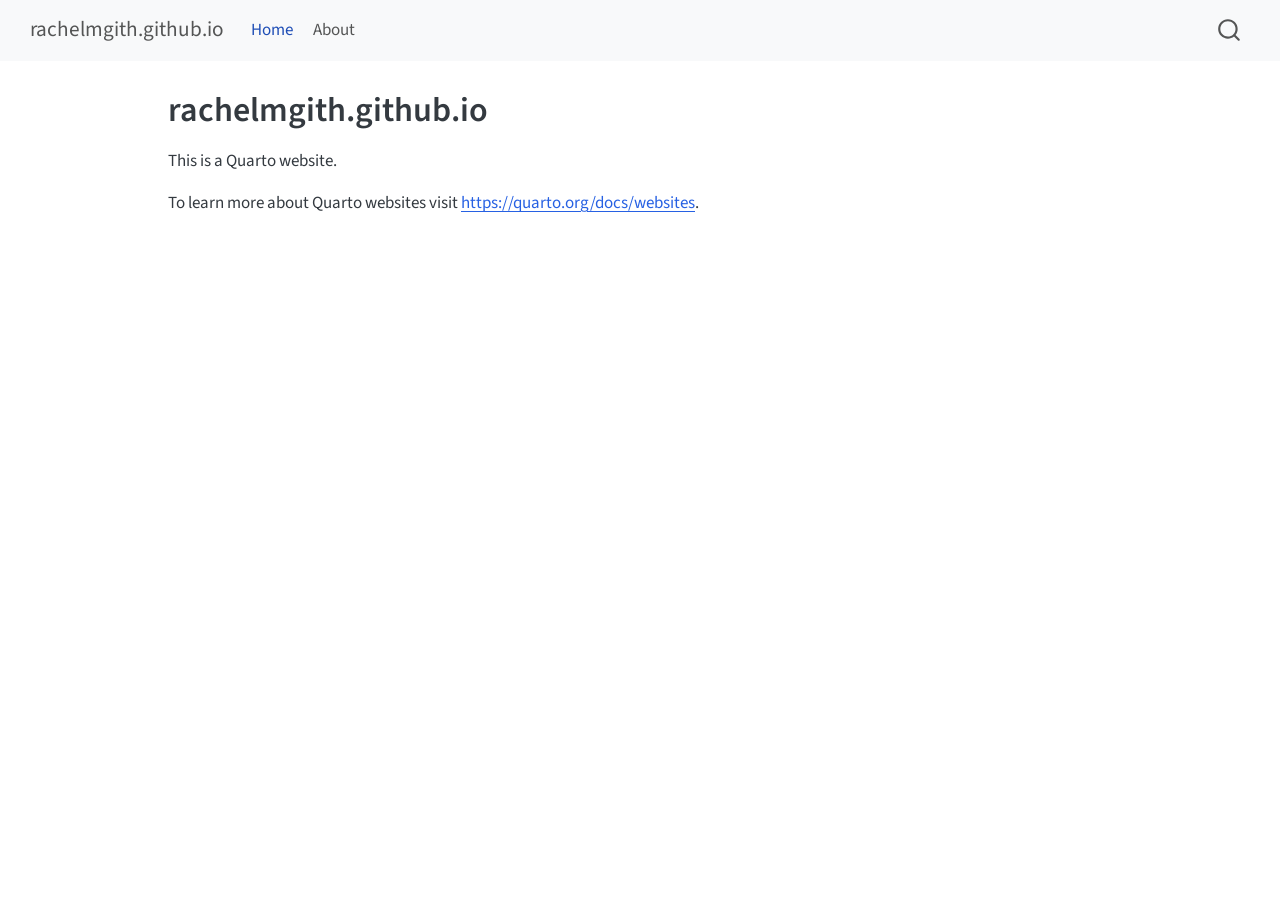
==== docs/index.html @ 87792f3b "comitting changes" ====
<!DOCTYPE html>
<html xmlns="http://www.w3.org/1999/xhtml" lang="en" xml:lang="en"><head>

<meta charset="utf-8">
<meta name="generator" content="quarto-1.9.38">

<meta name="viewport" content="width=device-width, initial-scale=1.0, user-scalable=yes">


<title>rachelmgith.github.io</title>
<style>
/* Default styles provided by pandoc.
** See https://pandoc.org/MANUAL.html#variables-for-html for config info.
*/
code{white-space: pre-wrap;}
span.smallcaps{font-variant: small-caps;}
div.columns{display: flex; gap: min(4vw, 1.5em);}
div.column{flex: auto; overflow-x: auto;}
div.hanging-indent{margin-left: 1.5em; text-indent: -1.5em;}
ul.task-list{list-style: none;}
ul.task-list li input[type="checkbox"] {
  width: 0.8em;
  margin: 0 0.8em 0.2em -1em; /* quarto-specific, see https://github.com/quarto-dev/quarto-cli/issues/4556 */ 
  vertical-align: middle;
}
</style>


<script src="site_libs/quarto-nav/quarto-nav.js"></script>
<script src="site_libs/quarto-nav/headroom.min.js"></script>
<script src="site_libs/clipboard/clipboard.min.js"></script>
<script src="site_libs/quarto-search/autocomplete.umd.js"></script>
<script src="site_libs/quarto-search/fuse.min.js"></script>
<script src="site_libs/quarto-search/quarto-search.js"></script>
<meta name="quarto:offset" content="./">
<script src="site_libs/quarto-html/quarto.js" type="module"></script>
<script src="site_libs/quarto-html/tabsets/tabsets.js" type="module"></script>
<script src="site_libs/quarto-html/popper.min.js"></script>
<script src="site_libs/quarto-html/tippy.umd.min.js"></script>
<script src="site_libs/quarto-html/anchor.min.js"></script>
<link href="site_libs/quarto-html/tippy.css" rel="stylesheet">
<link href="site_libs/quarto-html/quarto-syntax-highlighting-15634bcf2e68342d4ad2dfa704d543f6.css" rel="stylesheet" id="quarto-text-highlighting-styles">
<script src="site_libs/bootstrap/bootstrap.min.js"></script>
<link href="site_libs/bootstrap/bootstrap-icons.css" rel="stylesheet">
<link href="site_libs/bootstrap/bootstrap-69c079ee0cc78b8ef871dcd19ed7c32f.min.css" rel="stylesheet" append-hash="true" id="quarto-bootstrap" data-mode="light">
<script id="quarto-search-options" type="application/json">{
  "location": "navbar",
  "copy-button": false,
  "collapse-after": 3,
  "panel-placement": "end",
  "type": "overlay",
  "limit": 50,
  "keyboard-shortcut": [
    "f",
    "/",
    "s"
  ],
  "show-item-context": false,
  "language": {
    "search-no-results-text": "No results",
    "search-matching-documents-text": "matching documents",
    "search-copy-link-title": "Copy link to search",
    "search-hide-matches-text": "Hide additional matches",
    "search-more-match-text": "more match in this document",
    "search-more-matches-text": "more matches in this document",
    "search-clear-button-title": "Clear",
    "search-text-placeholder": "",
    "search-detached-cancel-button-title": "Cancel",
    "search-submit-button-title": "Submit",
    "search-label": "Search"
  }
}</script>


<link rel="stylesheet" href="styles.css">
</head>

<body class="nav-fixed quarto-light">

<div id="quarto-search-results"></div>
  <header id="quarto-header" class="headroom fixed-top">
    <nav class="navbar navbar-expand-lg " data-bs-theme="dark">
      <div class="navbar-container container-fluid">
      <div class="navbar-brand-container mx-auto">
    <a class="navbar-brand" href="./index.html">
    <span class="navbar-title">rachelmgith.github.io</span>
    </a>
  </div>
            <div id="quarto-search" class="" title="Search"></div>
          <button class="navbar-toggler" type="button" data-bs-toggle="collapse" data-bs-target="#navbarCollapse" aria-controls="navbarCollapse" role="menu" aria-expanded="false" aria-label="Toggle navigation" onclick="if (window.quartoToggleHeadroom) { window.quartoToggleHeadroom(); }">
  <span class="navbar-toggler-icon"></span>
</button>
          <div class="collapse navbar-collapse" id="navbarCollapse">
            <ul class="navbar-nav navbar-nav-scroll me-auto">
  <li class="nav-item">
    <a class="nav-link active" href="./index.html" aria-current="page"> 
<span class="menu-text">Home</span></a>
  </li>  
  <li class="nav-item">
    <a class="nav-link" href="./about.html"> 
<span class="menu-text">About</span></a>
  </li>  
</ul>
          </div> <!-- /navcollapse -->
            <div class="quarto-navbar-tools">
</div>
      </div> <!-- /container-fluid -->
    </nav>
</header>
<!-- content -->
<div id="quarto-content" class="quarto-container page-columns page-rows-contents page-layout-article page-navbar">
<!-- sidebar -->
<!-- margin-sidebar -->
    <div id="quarto-margin-sidebar" class="sidebar margin-sidebar zindex-bottom">
        
    </div>
<!-- main -->
<main class="content" id="quarto-document-content">

<header id="title-block-header" class="quarto-title-block default">
<div class="quarto-title">
<h1 class="title">rachelmgith.github.io</h1>
</div>



<div class="quarto-title-meta">

    
  
    
  </div>
  


</header>


<p>This is a Quarto website.</p>
<p>To learn more about Quarto websites visit <a href="https://quarto.org/docs/websites" class="uri">https://quarto.org/docs/websites</a>.</p>



</main> <!-- /main -->
<script id="quarto-html-after-body" type="application/javascript">
  window.document.addEventListener("DOMContentLoaded", function (event) {
    const icon = "";
    const anchorJS = new window.AnchorJS();
    anchorJS.options = {
      placement: 'right',
      icon: icon
    };
    anchorJS.add('.anchored');
    const isCodeAnnotation = (el) => {
      for (const clz of el.classList) {
        if (clz.startsWith('code-annotation-')) {                     
          return true;
        }
      }
      return false;
    }
    const onCopySuccess = function(e) {
      // button target
      const button = e.trigger;
      // don't keep focus
      button.blur();
      // flash "checked"
      button.classList.add('code-copy-button-checked');
      var currentTitle = button.getAttribute("title");
      button.setAttribute("title", "Copied!");
      let tooltip;
      if (window.bootstrap) {
        button.setAttribute("data-bs-toggle", "tooltip");
        button.setAttribute("data-bs-placement", "left");
        button.setAttribute("data-bs-title", "Copied!");
        tooltip = new bootstrap.Tooltip(button, 
          { trigger: "manual", 
            customClass: "code-copy-button-tooltip",
            offset: [0, -8]});
        tooltip.show();    
      }
      setTimeout(function() {
        if (tooltip) {
          tooltip.hide();
          button.removeAttribute("data-bs-title");
          button.removeAttribute("data-bs-toggle");
          button.removeAttribute("data-bs-placement");
        }
        button.setAttribute("title", currentTitle);
        button.classList.remove('code-copy-button-checked');
      }, 1000);
      // clear code selection
      e.clearSelection();
    }
    const getTextToCopy = function(trigger) {
      const outerScaffold = trigger.parentElement.cloneNode(true);
      const codeEl = outerScaffold.querySelector('code');
      for (const childEl of codeEl.children) {
        if (isCodeAnnotation(childEl)) {
          childEl.remove();
        }
      }
      return codeEl.innerText;
    }
    const clipboard = new window.ClipboardJS('.code-copy-button:not([data-in-quarto-modal])', {
      text: getTextToCopy
    });
    clipboard.on('success', onCopySuccess);
    if (window.document.getElementById('quarto-embedded-source-code-modal')) {
      const clipboardModal = new window.ClipboardJS('.code-copy-button[data-in-quarto-modal]', {
        text: getTextToCopy,
        container: window.document.getElementById('quarto-embedded-source-code-modal')
      });
      clipboardModal.on('success', onCopySuccess);
    }
      var localhostRegex = new RegExp(/^(?:http|https):\/\/localhost\:?[0-9]*\//);
      var mailtoRegex = new RegExp(/^mailto:/);
        var filterRegex = new RegExp('/' + window.location.host + '/');
      var isInternal = (href) => {
          return filterRegex.test(href) || localhostRegex.test(href) || mailtoRegex.test(href);
      }
      // Inspect non-navigation links and adorn them if external
     var links = window.document.querySelectorAll('a[href]:not(.nav-link):not(.navbar-brand):not(.toc-action):not(.sidebar-link):not(.sidebar-item-toggle):not(.pagination-link):not(.no-external):not([aria-hidden]):not(.dropdown-item):not(.quarto-navigation-tool):not(.about-link)');
      for (var i=0; i<links.length; i++) {
        const link = links[i];
        if (!isInternal(link.href)) {
          // undo the damage that might have been done by quarto-nav.js in the case of
          // links that we want to consider external
          if (link.dataset.originalHref !== undefined) {
            link.href = link.dataset.originalHref;
          }
        }
      }
    function tippyHover(el, contentFn, onTriggerFn, onUntriggerFn) {
      const config = {
        allowHTML: true,
        maxWidth: 500,
        delay: 100,
        arrow: false,
        appendTo: function(el) {
            return el.parentElement;
        },
        interactive: true,
        interactiveBorder: 10,
        theme: 'quarto',
        placement: 'bottom-start',
      };
      if (contentFn) {
        config.content = contentFn;
      }
      if (onTriggerFn) {
        config.onTrigger = onTriggerFn;
      }
      if (onUntriggerFn) {
        config.onUntrigger = onUntriggerFn;
      }
      window.tippy(el, config); 
    }
    const noterefs = window.document.querySelectorAll('a[role="doc-noteref"]');
    for (var i=0; i<noterefs.length; i++) {
      const ref = noterefs[i];
      tippyHover(ref, function() {
        // use id or data attribute instead here
        let href = ref.getAttribute('data-footnote-href') || ref.getAttribute('href');
        try { href = new URL(href).hash; } catch {}
        const id = href.replace(/^#\/?/, "");
        const note = window.document.getElementById(id);
        if (note) {
          return note.innerHTML;
        } else {
          return "";
        }
      });
    }
    const xrefs = window.document.querySelectorAll('a.quarto-xref');
    const processXRef = (id, note) => {
      // Strip column container classes
      const stripColumnClz = (el) => {
        el.classList.remove("page-full", "page-columns");
        if (el.children) {
          for (const child of el.children) {
            stripColumnClz(child);
          }
        }
      }
      stripColumnClz(note)
      if (id === null || id.startsWith('sec-')) {
        // Special case sections, only their first couple elements
        const container = document.createElement("div");
        if (note.children && note.children.length > 2) {
          container.appendChild(note.children[0].cloneNode(true));
          for (let i = 1; i < note.children.length; i++) {
            const child = note.children[i];
            if (child.tagName === "P" && child.innerText === "") {
              continue;
            } else {
              container.appendChild(child.cloneNode(true));
              break;
            }
          }
          if (window.Quarto?.typesetMath) {
            window.Quarto.typesetMath(container);
          }
          return container.innerHTML
        } else {
          if (window.Quarto?.typesetMath) {
            window.Quarto.typesetMath(note);
          }
          return note.innerHTML;
        }
      } else {
        // Remove any anchor links if they are present
        const anchorLink = note.querySelector('a.anchorjs-link');
        if (anchorLink) {
          anchorLink.remove();
        }
        if (window.Quarto?.typesetMath) {
          window.Quarto.typesetMath(note);
        }
        if (note.classList.contains("callout")) {
          return note.outerHTML;
        } else {
          return note.innerHTML;
        }
      }
    }
    for (var i=0; i<xrefs.length; i++) {
      const xref = xrefs[i];
      tippyHover(xref, undefined, function(instance) {
        instance.disable();
        let url = xref.getAttribute('href');
        let hash = undefined; 
        if (url.startsWith('#')) {
          hash = url;
        } else {
          try { hash = new URL(url).hash; } catch {}
        }
        if (hash) {
          const id = hash.replace(/^#\/?/, "");
          const note = window.document.getElementById(id);
          if (note !== null) {
            try {
              const html = processXRef(id, note.cloneNode(true));
              instance.setContent(html);
            } finally {
              instance.enable();
              instance.show();
            }
          } else {
            // See if we can fetch this
            fetch(url.split('#')[0])
            .then(res => res.text())
            .then(html => {
              const parser = new DOMParser();
              const htmlDoc = parser.parseFromString(html, "text/html");
              const note = htmlDoc.getElementById(id);
              if (note !== null) {
                const html = processXRef(id, note);
                instance.setContent(html);
              } 
            }).finally(() => {
              instance.enable();
              instance.show();
            });
          }
        } else {
          // See if we can fetch a full url (with no hash to target)
          // This is a special case and we should probably do some content thinning / targeting
          fetch(url)
          .then(res => res.text())
          .then(html => {
            const parser = new DOMParser();
            const htmlDoc = parser.parseFromString(html, "text/html");
            const note = htmlDoc.querySelector('main.content');
            if (note !== null) {
              // This should only happen for chapter cross references
              // (since there is no id in the URL)
              // remove the first header
              if (note.children.length > 0 && note.children[0].tagName === "HEADER") {
                note.children[0].remove();
              }
              const html = processXRef(null, note);
              instance.setContent(html);
            } 
          }).finally(() => {
            instance.enable();
            instance.show();
          });
        }
      }, function(instance) {
      });
    }
        let selectedAnnoteEl;
        const selectorForAnnotation = ( cell, annotation) => {
          let cellAttr = 'data-code-cell="' + cell + '"';
          let lineAttr = 'data-code-annotation="' +  annotation + '"';
          const selector = 'span[' + cellAttr + '][' + lineAttr + ']';
          return selector;
        }
        const selectCodeLines = (annoteEl) => {
          const doc = window.document;
          const targetCell = annoteEl.getAttribute("data-target-cell");
          const targetAnnotation = annoteEl.getAttribute("data-target-annotation");
          const annoteSpan = window.document.querySelector(selectorForAnnotation(targetCell, targetAnnotation));
          const lines = annoteSpan.getAttribute("data-code-lines").split(",");
          const lineIds = lines.map((line) => {
            return targetCell + "-" + line;
          })
          let top = null;
          let height = null;
          let parent = null;
          if (lineIds.length > 0) {
              //compute the position of the single el (top and bottom and make a div)
              const el = window.document.getElementById(lineIds[0]);
              top = el.offsetTop;
              height = el.offsetHeight;
              parent = el.parentElement.parentElement;
            if (lineIds.length > 1) {
              const lastEl = window.document.getElementById(lineIds[lineIds.length - 1]);
              const bottom = lastEl.offsetTop + lastEl.offsetHeight;
              height = bottom - top;
            }
            if (top !== null && height !== null && parent !== null) {
              // cook up a div (if necessary) and position it 
              let div = window.document.getElementById("code-annotation-line-highlight");
              if (div === null) {
                div = window.document.createElement("div");
                div.setAttribute("id", "code-annotation-line-highlight");
                div.style.position = 'absolute';
                parent.appendChild(div);
              }
              div.style.top = top - 2 + "px";
              div.style.height = height + 4 + "px";
              div.style.left = 0;
              let gutterDiv = window.document.getElementById("code-annotation-line-highlight-gutter");
              if (gutterDiv === null) {
                gutterDiv = window.document.createElement("div");
                gutterDiv.setAttribute("id", "code-annotation-line-highlight-gutter");
                gutterDiv.style.position = 'absolute';
                const codeCell = window.document.getElementById(targetCell);
                const gutter = codeCell.querySelector('.code-annotation-gutter');
                gutter.appendChild(gutterDiv);
              }
              gutterDiv.style.top = top - 2 + "px";
              gutterDiv.style.height = height + 4 + "px";
            }
            selectedAnnoteEl = annoteEl;
          }
        };
        const unselectCodeLines = () => {
          const elementsIds = ["code-annotation-line-highlight", "code-annotation-line-highlight-gutter"];
          elementsIds.forEach((elId) => {
            const div = window.document.getElementById(elId);
            if (div) {
              div.remove();
            }
          });
          selectedAnnoteEl = undefined;
        };
          // Handle positioning of the toggle
      window.addEventListener(
        "resize",
        throttle(() => {
          elRect = undefined;
          if (selectedAnnoteEl) {
            selectCodeLines(selectedAnnoteEl);
          }
        }, 10)
      );
      function throttle(fn, ms) {
      let throttle = false;
      let timer;
        return (...args) => {
          if(!throttle) { // first call gets through
              fn.apply(this, args);
              throttle = true;
          } else { // all the others get throttled
              if(timer) clearTimeout(timer); // cancel #2
              timer = setTimeout(() => {
                fn.apply(this, args);
                timer = throttle = false;
              }, ms);
          }
        };
      }
        // Attach click handler to the DT
        const annoteDls = window.document.querySelectorAll('dt[data-target-cell]');
        for (const annoteDlNode of annoteDls) {
          annoteDlNode.addEventListener('click', (event) => {
            const clickedEl = event.target;
            if (clickedEl !== selectedAnnoteEl) {
              unselectCodeLines();
              const activeEl = window.document.querySelector('dt[data-target-cell].code-annotation-active');
              if (activeEl) {
                activeEl.classList.remove('code-annotation-active');
              }
              selectCodeLines(clickedEl);
              clickedEl.classList.add('code-annotation-active');
            } else {
              // Unselect the line
              unselectCodeLines();
              clickedEl.classList.remove('code-annotation-active');
            }
          });
        }
    const findCites = (el) => {
      const parentEl = el.parentElement;
      if (parentEl) {
        const cites = parentEl.dataset.cites;
        if (cites) {
          return {
            el,
            cites: cites.split(' ')
          };
        } else {
          return findCites(el.parentElement)
        }
      } else {
        return undefined;
      }
    };
    var bibliorefs = window.document.querySelectorAll('a[role="doc-biblioref"]');
    for (var i=0; i<bibliorefs.length; i++) {
      const ref = bibliorefs[i];
      const citeInfo = findCites(ref);
      if (citeInfo) {
        tippyHover(citeInfo.el, function() {
          var popup = window.document.createElement('div');
          citeInfo.cites.forEach(function(cite) {
            var citeDiv = window.document.createElement('div');
            citeDiv.classList.add('hanging-indent');
            citeDiv.classList.add('csl-entry');
            var biblioDiv = window.document.getElementById('ref-' + cite);
            if (biblioDiv) {
              citeDiv.innerHTML = biblioDiv.innerHTML;
            }
            popup.appendChild(citeDiv);
          });
          return popup.innerHTML;
        });
      }
    }
  });
  </script>
</div> <!-- /content -->




</body></html>
---- docs/site_libs/quarto-html/tippy.css ----
.tippy-box[data-animation=fade][data-state=hidden]{opacity:0}[data-tippy-root]{max-width:calc(100vw - 10px)}.tippy-box{position:relative;background-color:#333;color:#fff;border-radius:4px;font-size:14px;line-height:1.4;white-space:normal;outline:0;transition-property:transform,visibility,opacity}.tippy-box[data-placement^=top]>.tippy-arrow{bottom:0}.tippy-box[data-placement^=top]>.tippy-arrow:before{bottom:-7px;left:0;border-width:8px 8px 0;border-top-color:initial;transform-origin:center top}.tippy-box[data-placement^=bottom]>.tippy-arrow{top:0}.tippy-box[data-placement^=bottom]>.tippy-arrow:before{top:-7px;left:0;border-width:0 8px 8px;border-bottom-color:initial;transform-origin:center bottom}.tippy-box[data-placement^=left]>.tippy-arrow{right:0}.tippy-box[data-placement^=left]>.tippy-arrow:before{border-width:8px 0 8px 8px;border-left-color:initial;right:-7px;transform-origin:center left}.tippy-box[data-placement^=right]>.tippy-arrow{left:0}.tippy-box[data-placement^=right]>.tippy-arrow:before{left:-7px;border-width:8px 8px 8px 0;border-right-color:initial;transform-origin:center right}.tippy-box[data-inertia][data-state=visible]{transition-timing-function:cubic-bezier(.54,1.5,.38,1.11)}.tippy-arrow{width:16px;height:16px;color:#333}.tippy-arrow:before{content:"";position:absolute;border-color:transparent;border-style:solid}.tippy-content{position:relative;padding:5px 9px;z-index:1}
---- docs/site_libs/quarto-html/quarto-syntax-highlighting-15634bcf2e68342d4ad2dfa704d543f6.css ----
/* quarto syntax highlight colors */
:root {
  --quarto-hl-ot-color: #003B4F;
  --quarto-hl-at-color: #657422;
  --quarto-hl-ss-color: #20794D;
  --quarto-hl-an-color: #5E5E5E;
  --quarto-hl-fu-color: #4758AB;
  --quarto-hl-st-color: #20794D;
  --quarto-hl-cf-color: #003B4F;
  --quarto-hl-op-color: #5E5E5E;
  --quarto-hl-er-color: #AD0000;
  --quarto-hl-bn-color: #AD0000;
  --quarto-hl-al-color: #AD0000;
  --quarto-hl-va-color: #111111;
  --quarto-hl-bu-color: inherit;
  --quarto-hl-ex-color: inherit;
  --quarto-hl-pp-color: #AD0000;
  --quarto-hl-in-color: #5E5E5E;
  --quarto-hl-vs-color: #20794D;
  --quarto-hl-wa-color: #5E5E5E;
  --quarto-hl-do-color: #5E5E5E;
  --quarto-hl-im-color: #00769E;
  --quarto-hl-ch-color: #20794D;
  --quarto-hl-dt-color: #AD0000;
  --quarto-hl-fl-color: #AD0000;
  --quarto-hl-co-color: #5E5E5E;
  --quarto-hl-cv-color: #5E5E5E;
  --quarto-hl-cn-color: #8f5902;
  --quarto-hl-sc-color: #5E5E5E;
  --quarto-hl-dv-color: #AD0000;
  --quarto-hl-kw-color: #003B4F;
}

/* other quarto variables */
:root {
  --quarto-font-monospace: SFMono-Regular, Menlo, Monaco, Consolas, "Liberation Mono", "Courier New", monospace;
}

/* syntax highlight based on Pandoc's rules */
pre > code.sourceCode > span {
  color: #003B4F;
}

code.sourceCode > span {
  color: #003B4F;
}

div.sourceCode,
div.sourceCode pre.sourceCode {
  color: #003B4F;
}

/* Normal */
code span {
  color: #003B4F;
}

/* Alert */
code span.al {
  color: #AD0000;
  font-style: inherit;
}

/* Annotation */
code span.an {
  color: #5E5E5E;
  font-style: inherit;
}

/* Attribute */
code span.at {
  color: #657422;
  font-style: inherit;
}

/* BaseN */
code span.bn {
  color: #AD0000;
  font-style: inherit;
}

/* BuiltIn */
code span.bu {
  font-style: inherit;
}

/* ControlFlow */
code span.cf {
  color: #003B4F;
  font-weight: bold;
  font-style: inherit;
}

/* Char */
code span.ch {
  color: #20794D;
  font-style: inherit;
}

/* Constant */
code span.cn {
  color: #8f5902;
  font-style: inherit;
}

/* Comment */
code span.co {
  color: #5E5E5E;
  font-style: inherit;
}

/* CommentVar */
code span.cv {
  color: #5E5E5E;
  font-style: italic;
}

/* Documentation */
code span.do {
  color: #5E5E5E;
  font-style: italic;
}

/* DataType */
code span.dt {
  color: #AD0000;
  font-style: inherit;
}

/* DecVal */
code span.dv {
  color: #AD0000;
  font-style: inherit;
}

/* Error */
code span.er {
  color: #AD0000;
  font-style: inherit;
}

/* Extension */
code span.ex {
  font-style: inherit;
}

/* Float */
code span.fl {
  color: #AD0000;
  font-style: inherit;
}

/* Function */
code span.fu {
  color: #4758AB;
  font-style: inherit;
}

/* Import */
code span.im {
  color: #00769E;
  font-style: inherit;
}

/* Information */
code span.in {
  color: #5E5E5E;
  font-style: inherit;
}

/* Keyword */
code span.kw {
  color: #003B4F;
  font-weight: bold;
  font-style: inherit;
}

/* Operator */
code span.op {
  color: #5E5E5E;
  font-style: inherit;
}

/* Other */
code span.ot {
  color: #003B4F;
  font-style: inherit;
}

/* Preprocessor */
code span.pp {
  color: #AD0000;
  font-style: inherit;
}

/* SpecialChar */
code span.sc {
  color: #5E5E5E;
  font-style: inherit;
}

/* SpecialString */
code span.ss {
  color: #20794D;
  font-style: inherit;
}

/* String */
code span.st {
  color: #20794D;
  font-style: inherit;
}

/* Variable */
code span.va {
  color: #111111;
  font-style: inherit;
}

/* VerbatimString */
code span.vs {
  color: #20794D;
  font-style: inherit;
}

/* Warning */
code span.wa {
  color: #5E5E5E;
  font-style: italic;
}

.prevent-inlining {
  content: "</";
}

/*# sourceMappingURL=f23921c56f73e400b49028c9186a1aa0.css.map */
---- docs/styles.css ----
/* css styles */
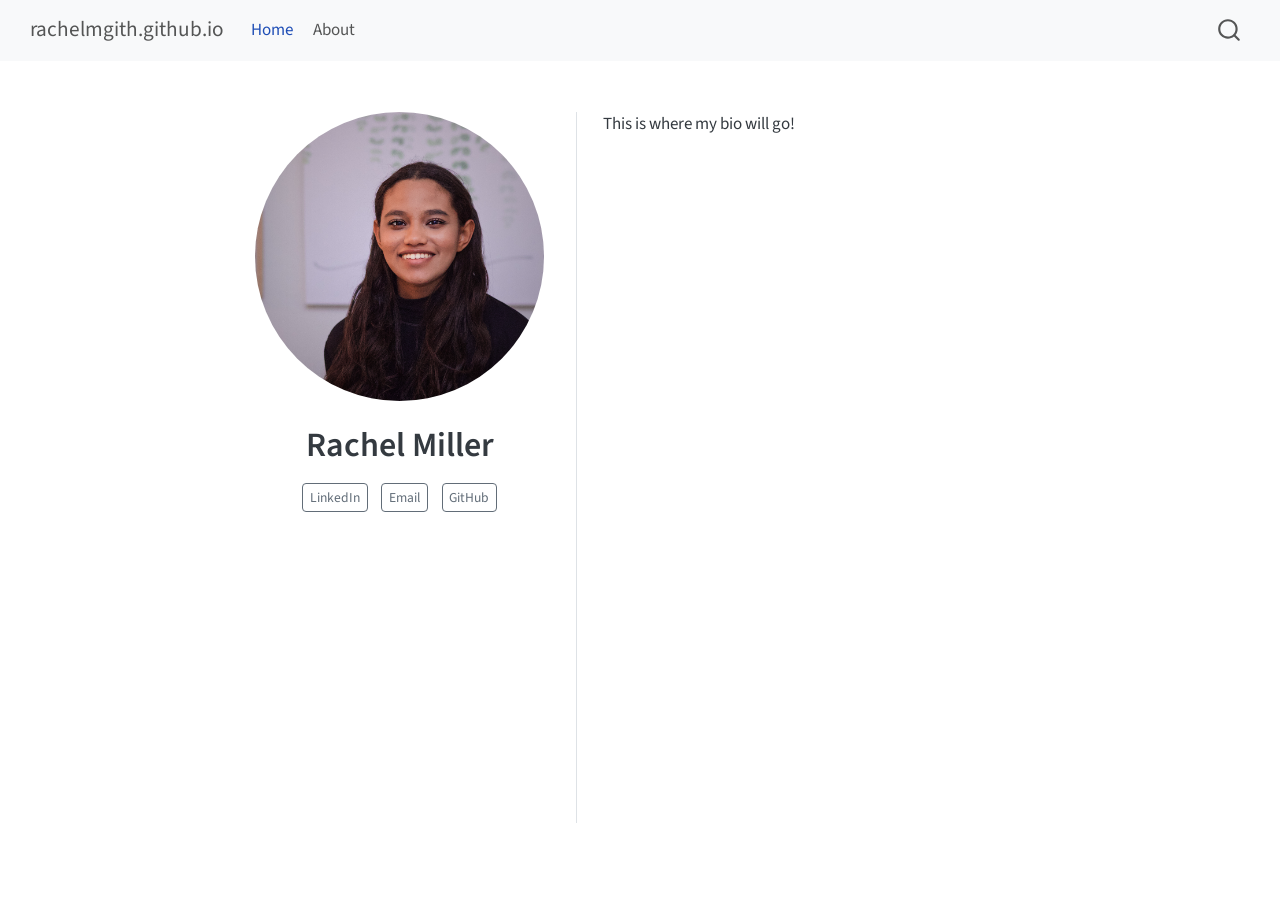
==== commit fd0bcb71: "commit" ====
--- a/docs/index.html
+++ b/docs/index.html
@@ -7,7 +7,7 @@
 <meta name="viewport" content="width=device-width, initial-scale=1.0, user-scalable=yes">
 
 
-<title>rachelmgith.github.io</title>
+<title>Rachel Miller – rachelmgith.github.io</title>
 <style>
 /* Default styles provided by pandoc.
 ** See https://pandoc.org/MANUAL.html#variables-for-html for config info.
@@ -37,7 +37,6 @@
 <script src="site_libs/quarto-html/tabsets/tabsets.js" type="module"></script>
 <script src="site_libs/quarto-html/popper.min.js"></script>
 <script src="site_libs/quarto-html/tippy.umd.min.js"></script>
-<script src="site_libs/quarto-html/anchor.min.js"></script>
 <link href="site_libs/quarto-html/tippy.css" rel="stylesheet">
 <link href="site_libs/quarto-html/quarto-syntax-highlighting-15634bcf2e68342d4ad2dfa704d543f6.css" rel="stylesheet" id="quarto-text-highlighting-styles">
 <script src="site_libs/bootstrap/bootstrap.min.js"></script>
@@ -75,7 +74,7 @@
 <link rel="stylesheet" href="styles.css">
 </head>
 
-<body class="nav-fixed quarto-light">
+<body class="nav-fixed fullcontent quarto-light">
 
 <div id="quarto-search-results"></div>
   <header id="quarto-header" class="headroom fixed-top">
@@ -111,46 +110,40 @@
 <div id="quarto-content" class="quarto-container page-columns page-rows-contents page-layout-article page-navbar">
 <!-- sidebar -->
 <!-- margin-sidebar -->
-    <div id="quarto-margin-sidebar" class="sidebar margin-sidebar zindex-bottom">
-        
-    </div>
+    
 <!-- main -->
-<main class="content" id="quarto-document-content">
-
+<div class="quarto-about-trestles">
+  <div class="about-entity">
+    <img src="images/Linkedin.JPG" class="about-image
+  round " style="height: 17em; width: 17em;">
 <header id="title-block-header" class="quarto-title-block default">
 <div class="quarto-title">
-<h1 class="title">rachelmgith.github.io</h1>
+<h1 class="title">Rachel Miller</h1>
 </div>
-
-
-
 <div class="quarto-title-meta">
-
-    
-  
-    
   </div>
-  
-
-
 </header>
-
-
-<p>This is a Quarto website.</p>
-<p>To learn more about Quarto websites visit <a href="https://quarto.org/docs/websites" class="uri">https://quarto.org/docs/websites</a>.</p>
-
-
-
-</main> <!-- /main -->
+    <div class="about-links">
+  <a href="/www.linkedin.com/in/rachelclairemiller" class="about-link" rel="" target="_blank">
+     <span class="about-link-text">LinkedIn</span>
+  </a>
+  <a href="mailto:rachelcmiller01@gmail.com" class="about-link" rel="" target="">
+     <span class="about-link-text">Email</span>
+  </a>
+  <a href="https://github.com/RachelMGitH" class="about-link" rel="" target="">
+     <span class="about-link-text">GitHub</span>
+  </a>
+</div>
+  </div>
+  <div class="about-contents"><main class="content" id="quarto-document-content">
+<p>This is where my bio will go!</p>
+
+
+</main></div>
+</div>
+ <!-- /main -->
 <script id="quarto-html-after-body" type="application/javascript">
   window.document.addEventListener("DOMContentLoaded", function (event) {
-    const icon = "";
-    const anchorJS = new window.AnchorJS();
-    anchorJS.options = {
-      placement: 'right',
-      icon: icon
-    };
-    anchorJS.add('.anchored');
     const isCodeAnnotation = (el) => {
       for (const clz of el.classList) {
         if (clz.startsWith('code-annotation-')) {                     
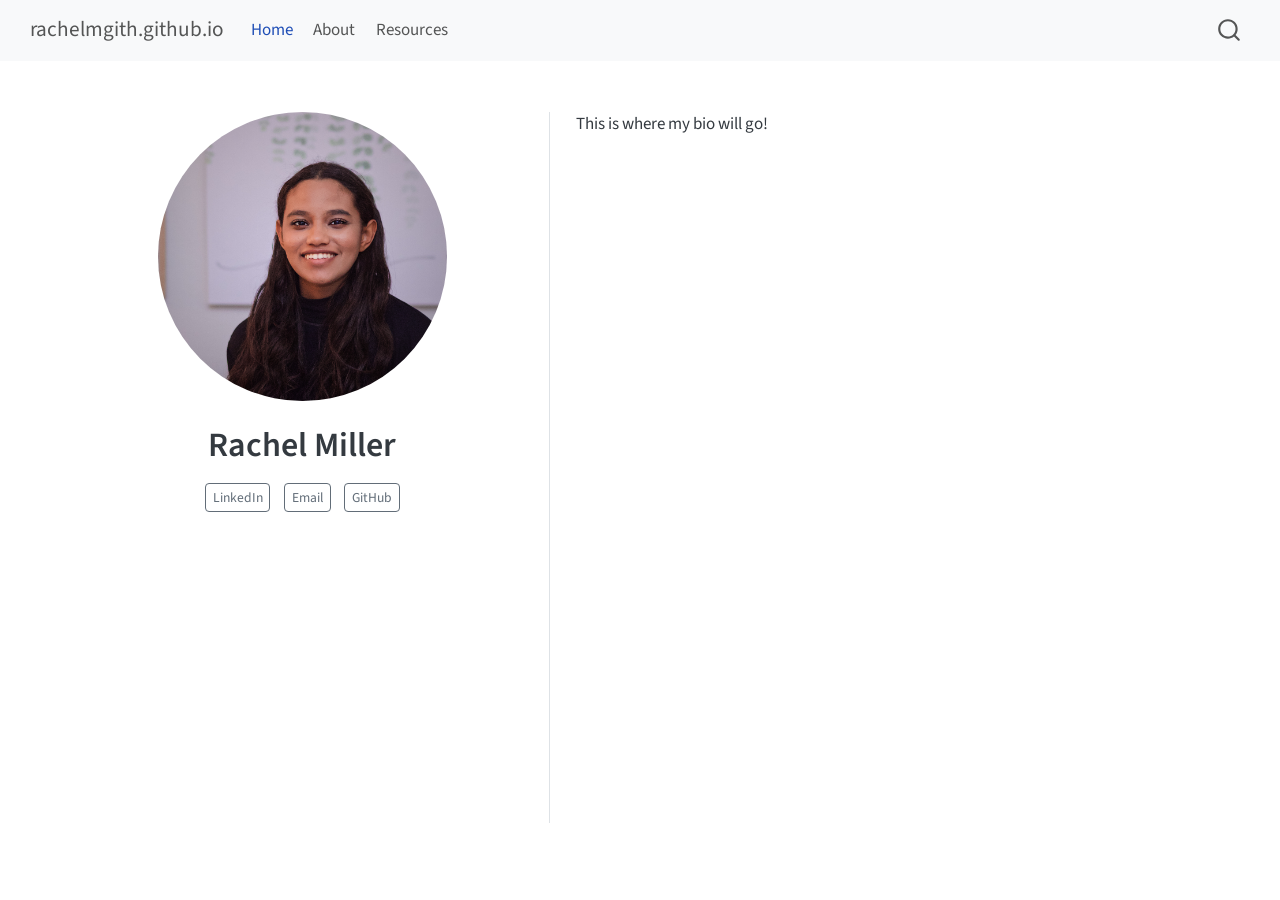
==== commit 9d447b7a: "commiting changes" ====
--- a/docs/index.html
+++ b/docs/index.html
@@ -74,7 +74,7 @@
 <link rel="stylesheet" href="styles.css">
 </head>
 
-<body class="nav-fixed fullcontent quarto-light">
+<body class="nav-fixed quarto-light">
 
 <div id="quarto-search-results"></div>
   <header id="quarto-header" class="headroom fixed-top">
@@ -99,6 +99,10 @@
     <a class="nav-link" href="./about.html"> 
 <span class="menu-text">About</span></a>
   </li>  
+  <li class="nav-item">
+    <a class="nav-link" href="./resources.html"> 
+<span class="menu-text">Resources</span></a>
+  </li>  
 </ul>
           </div> <!-- /navcollapse -->
             <div class="quarto-navbar-tools">
@@ -107,12 +111,12 @@
     </nav>
 </header>
 <!-- content -->
-<div id="quarto-content" class="quarto-container page-columns page-rows-contents page-layout-article page-navbar">
+<div id="quarto-content" class="quarto-container page-columns page-rows-contents page-layout-full page-navbar">
 <!-- sidebar -->
 <!-- margin-sidebar -->
     
 <!-- main -->
-<div class="quarto-about-trestles">
+<div class="quarto-about-trestles column-page">
   <div class="about-entity">
     <img src="images/Linkedin.JPG" class="about-image
   round " style="height: 17em; width: 17em;">
@@ -120,7 +124,7 @@
 <div class="quarto-title">
 <h1 class="title">Rachel Miller</h1>
 </div>
-<div class="quarto-title-meta">
+<div class="quarto-title-meta column-page">
   </div>
 </header>
     <div class="about-links">
@@ -135,7 +139,7 @@
   </a>
 </div>
   </div>
-  <div class="about-contents"><main class="content" id="quarto-document-content">
+  <div class="about-contents"><main class="content column-page" id="quarto-document-content">
 <p>This is where my bio will go!</p>
 
 
